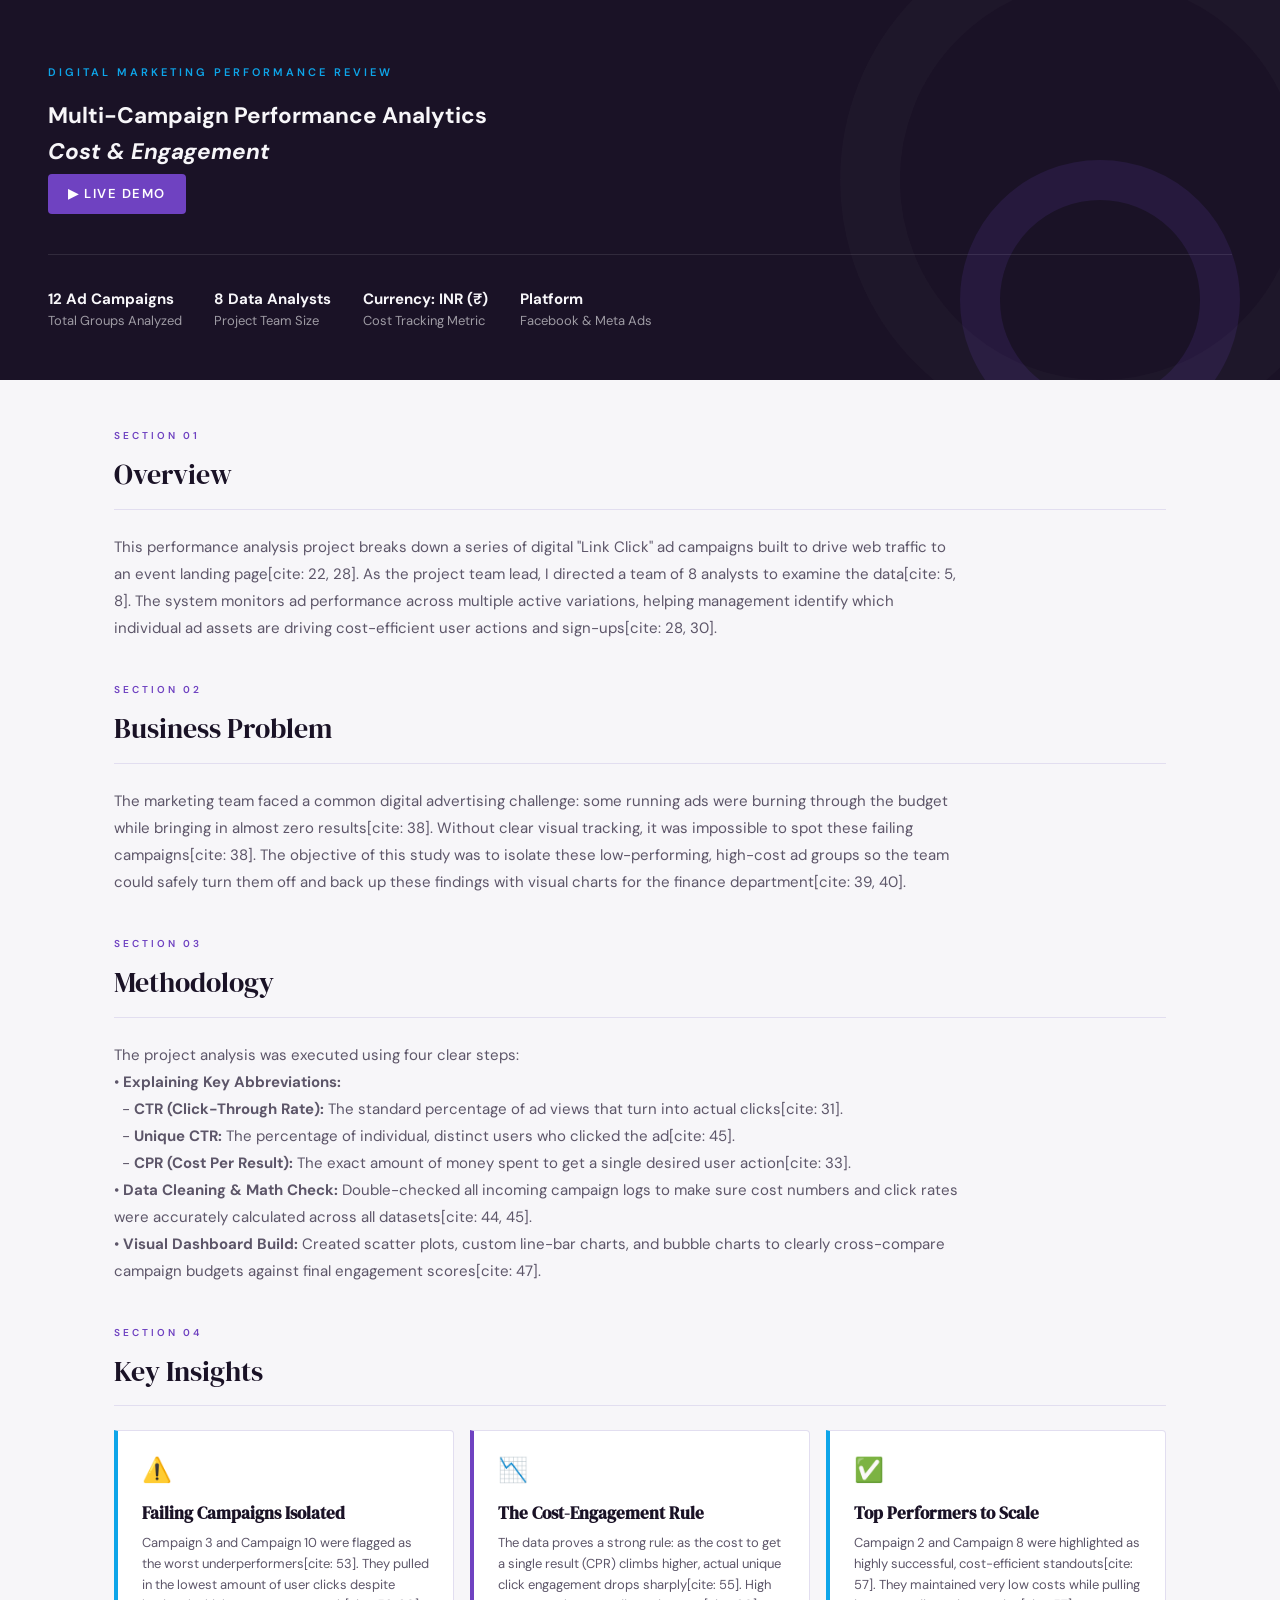
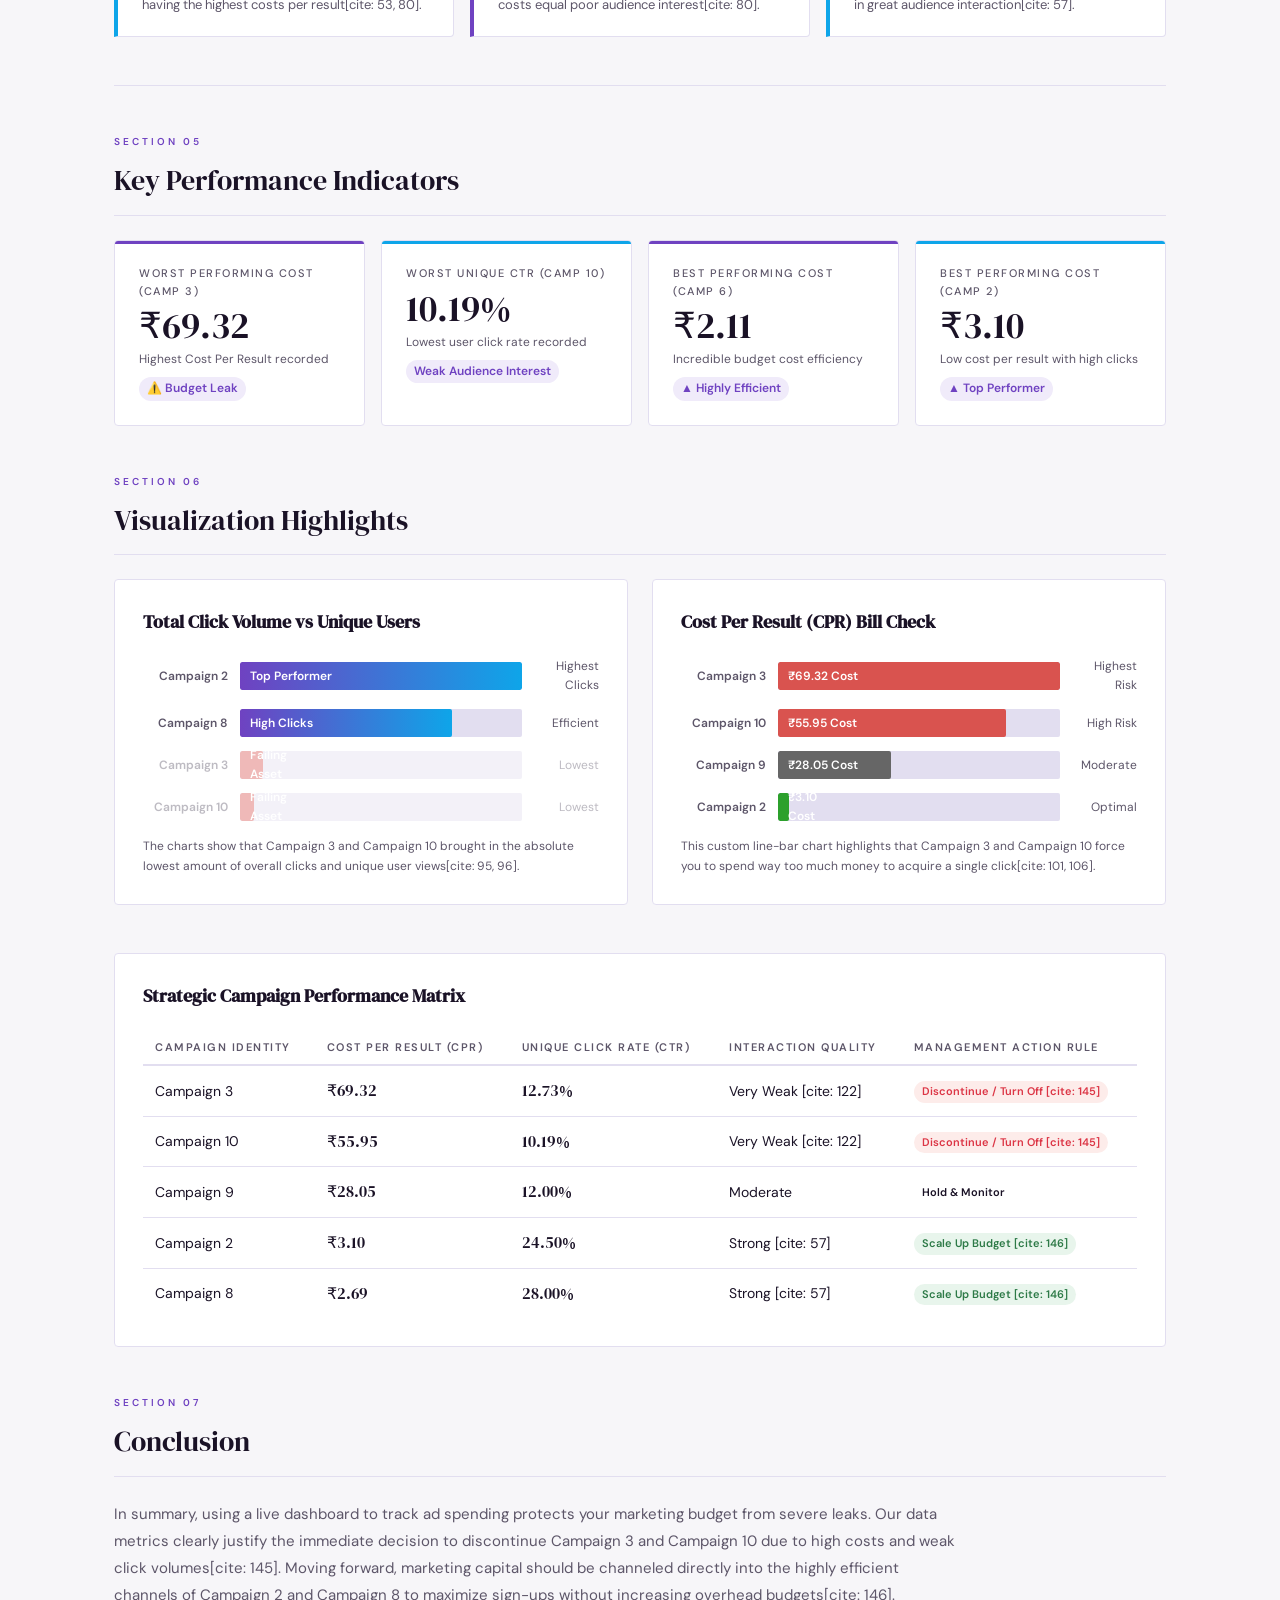
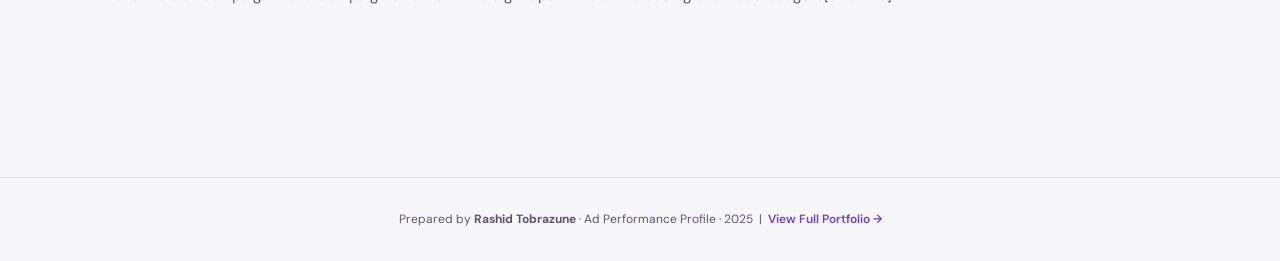
==== adcampaign-report.htm @ 94b37004 "Add files via upload" ====
<!DOCTYPE html>
<html lang="en">
<head>
<meta charset="UTF-8"/>
<meta name="viewport" content="width=device-width,initial-scale=1.0"/>
<title>Ad Campaign Performance Analytics — Case Study</title>
<link href="https://fonts.googleapis.com/css2?family=DM+Serif+Display:ital@0;1&family=DM+Sans:wght@300;400;500;600&display=swap" rel="stylesheet"/>
<style>
  :root {
    --bg: #f7f6f9;
    --card: #ffffff;
    --ink: #1a1226;         /* Dark Purple Navy */
    --muted: #5d5669;
    --accent: #6f42c1;      /* Marketing Purple */
    --accent2: #0ea5e9;     /* Cyan Highlight */
    --border: #e2def0;
    --good-cpr: #2ca02c;    /* Green for low costs */
    --bad-cpr: #d9534f;     /* Red for high costs */
    --highlight: #f0ebfa;
  }
  * { box-sizing: border-box; margin: 0; padding: 0; }
  body {
    background: var(--bg);
    color: var(--ink);
    font-family: 'DM Sans', sans-serif;
    font-size: 15px;
    line-height: 1.6;
  }

  /* HEADER */
  header {
    background: var(--ink);
    color: var(--bg);
    padding: 64px 48px 48px;
    position: relative;
    overflow: hidden;
  }
  header::before {
    content: '';
    position: absolute;
    right: -80px; top: -80px;
    width: 400px; height: 400px;
    border-radius: 50%;
    border: 60px solid rgba(255,255,255,0.02);
  }
  header::after {
    content: '';
    position: absolute;
    right: 40px; bottom: -60px;
    width: 200px; height: 200px;
    border-radius: 50%;
    border: 40px solid rgba(111,66,193,0.15);
  }
  .header-label {
    font-size: 11px;
    letter-spacing: 3px;
    text-transform: uppercase;
    color: var(--accent2);
    font-weight: 600;
    margin-bottom: 16px;
  }
  header h1 {
    font-family: 'DM Serif Display', serif;
    font-size: clamp(32px, 5vw, 56px);
    line-height: 1.1;
    max-width: 800px;
    margin-bottom: 20px;
  }
  header h1 em { font-style: italic; color: #d6bbf2; }
  
  /* LIVE DEMO BUTTON */
  .btn-demo {
    display: inline-flex;
    align-items: center;
    gap: 8px;
    background: var(--accent);
    color: #ffffff;
    font-family: 'DM Sans', sans-serif;
    font-size: 13px;
    font-weight: 600;
    text-transform: uppercase;
    letter-spacing: 1.5px;
    text-decoration: none;
    padding: 10px 20px;
    border-radius: 4px;
    margin-top: 4px;
    margin-bottom: 8px;
    transition: background 0.2s ease, transform 0.2s ease;
  }
  .btn-demo:hover {
    background: #563396;
    transform: translateY(-2px);
  }

  .header-meta {
    display: flex; gap: 32px; flex-wrap: wrap;
    color: rgba(247,246,249,0.6);
    font-size: 13px;
    margin-top: 32px;
    padding-top: 32px;
    border-top: 1px solid rgba(255,255,255,0.1);
  }
  .header-meta span strong { color: var(--bg); display: block; font-size: 15px; }

  /* MAIN */
  main { max-width: 1100px; margin: 0 auto; padding: 48px 24px 80px; }

  /* SECTION TITLE */
  .section-label {
    font-size: 10px; letter-spacing: 3px; text-transform: uppercase;
    color: var(--accent); font-weight: 600; margin-bottom: 8px;
  }
  .section-title {
    font-family: 'DM Serif Display', serif;
    font-size: 28px; margin-bottom: 24px;
    border-bottom: 1px solid var(--border);
    padding-bottom: 12px;
  }

  /* TEXT BLOCKS */
  .text-block { color: var(--muted); line-height: 1.8; margin-bottom: 40px; max-width: 850px; }

  /* KPI GRID */
  .kpi-grid {
    display: grid;
    grid-template-columns: repeat(auto-fit, minmax(200px, 1fr));
    gap: 16px;
    margin-bottom: 48px;
  }
  .kpi {
    background: var(--card);
    border: 1px solid var(--border);
    border-radius: 4px;
    padding: 24px;
    position: relative;
    overflow: hidden;
  }
  .kpi::before {
    content: '';
    position: absolute;
    top: 0; left: 0; right: 0;
    height: 3px;
    background: var(--accent);
  }
  .kpi.cyan::before { background: var(--accent2); }
  .kpi.purple::before { background: var(--accent); }
  .kpi-label { font-size: 11px; letter-spacing: 1.5px; text-transform: uppercase; color: var(--muted); font-weight: 500; margin-bottom: 8px; }
  .kpi-value { font-family: 'DM Serif Display', serif; font-size: 36px; line-height: 1; margin-bottom: 6px; }
  .kpi-sub { font-size: 12px; color: var(--muted); }
  .kpi-change { display: inline-block; font-size: 12px; font-weight: 600; padding: 2px 8px; border-radius: 20px; margin-top: 8px; background: var(--highlight); color: var(--accent); }

  /* TWO COL */
  .two-col { display: grid; grid-template-columns: 1fr 1fr; gap: 24px; margin-bottom: 48px; }
  @media(max-width:700px){ .two-col { grid-template-columns: 1fr; } }
  .card {
    background: var(--card);
    border: 1px solid var(--border);
    border-radius: 4px;
    padding: 28px;
  }
  .card h3 { font-family: 'DM Serif Display', serif; font-size: 18px; margin-bottom: 20px; }

  /* BAR CHART */
  .bar-row { display: flex; align-items: center; gap: 12px; margin-bottom: 14px; }
  .bar-row .label { width: 85px; font-size: 12px; font-weight: 600; color: var(--muted); text-align: right; flex-shrink: 0; white-space: nowrap; overflow: hidden; text-overflow: ellipsis; }
  .bar-row .bar-wrap { flex: 1; background: var(--border); border-radius: 2px; height: 28px; overflow: hidden; position: relative; }
  .bar-row .bar-fill { height: 100%; border-radius: 2px; display: flex; align-items: center; padding-left: 10px; color: #fff; font-size: 12px; font-weight: 600; transition: width 1s ease; background: var(--accent); }
  .bar-row .bar-val { width: 65px; font-size: 12px; color: var(--muted); text-align: right; flex-shrink: 0; }

  /* COMPARISON TABLE */
  .comp-table { width: 100%; border-collapse: collapse; }
  .comp-table th { font-size: 11px; letter-spacing: 1.5px; text-transform: uppercase; color: var(--muted); font-weight: 600; padding: 8px 12px; text-align: left; border-bottom: 2px solid var(--border); }
  .comp-table td { padding: 12px; border-bottom: 1px solid var(--border); font-size: 14px; }
  .comp-table tr:last-child td { border-bottom: none; }
  .comp-table .num { font-family: 'DM Serif Display', serif; font-size: 16px; }
  .tag { display: inline-block; padding: 2px 8px; border-radius: 20px; font-size: 11px; font-weight: 600; }
  .tag.high { background: #e8f5ec; color: #2d7a47; }
  .tag.low { background: #fdecea; color: #dc3545; }

  /* INSIGHT BOXES */
  .insights { display: grid; grid-template-columns: repeat(auto-fit, minmax(280px, 1fr)); gap: 16px; margin-bottom: 48px; }
  .insight {
    background: var(--card);
    border: 1px solid var(--border);
    border-left: 4px solid var(--accent);
    border-radius: 0 4px 4px 0;
    padding: 20px 24px;
  }
  .insight.cyan-edge { border-left-color: var(--accent2); }
  .insight-icon { font-size: 24px; margin-bottom: 10px; }
  .insight h4 { font-family: 'DM Serif Display', serif; font-size: 17px; margin-bottom: 6px; }
  .insight p { font-size: 13px; color: var(--muted); line-height: 1.6; }

  footer { text-align: center; padding: 32px; font-size: 12px; color: var(--muted); border-top: 1px solid var(--border); margin-top: 48px; }
  footer a { color: var(--accent); font-weight: 600; text-decoration: none; }
  .divider { height: 1px; background: var(--border); margin: 48px 0; }

  /* ANIMATE */
  @keyframes fadeUp { from { opacity:0; transform:translateY(20px); } to { opacity:1; transform:translateY(0); } }
  .kpi, .card, .insight { animation: fadeUp 0.5s ease both; }
</style>
</head>
<body>

<header>
  <div class="header-label">Digital Marketing Performance Review</div>
  <h2>Multi-Campaign Performance Analytics<br/><em>Cost & Engagement</em></h2>
  
  <a href="https://drive.google.com/file/d/1ZoABnCMeZmqFVpSwNuOTF9jCcIvO9skH/view?usp=sharing" target="_blank" class="btn-demo">
    ▶ Live Demo
  </a>

  <div class="header-meta">
    <span><strong>12 Ad Campaigns</strong>Total Groups Analyzed</span>
    <span><strong>8 Data Analysts</strong>Project Team Size</span>
    <span><strong>Currency: INR (₹)</strong>Cost Tracking Metric</span>
    <span><strong>Platform</strong>Facebook & Meta Ads</span>
  </div>
</header>

<main>

  <div class="section-label">Section 01</div>
  <div class="section-title">Overview</div>
  <p class="text-block">
    This performance analysis project breaks down a series of digital "Link Click" ad campaigns built to drive web traffic to an event landing page[cite: 22, 28]. As the project team lead, I directed a team of 8 analysts to examine the data[cite: 5, 8]. The system monitors ad performance across multiple active variations, helping management identify which individual ad assets are driving cost-efficient user actions and sign-ups[cite: 28, 30].
  </p>

  <div class="section-label">Section 02</div>
  <div class="section-title">Business Problem</div>
  <p class="text-block">
    The marketing team faced a common digital advertising challenge: some running ads were burning through the budget while bringing in almost zero results[cite: 38]. Without clear visual tracking, it was impossible to spot these failing campaigns[cite: 38]. The objective of this study was to isolate these low-performing, high-cost ad groups so the team could safely turn them off and back up these findings with visual charts for the finance department[cite: 39, 40].
  </p>

  <div class="section-label">Section 03</div>
  <div class="section-title">Methodology</div>
  <p class="text-block">
    The project analysis was executed using four clear steps:<br/>
    • <strong>Explaining Key Abbreviations:</strong> <br/>
    &nbsp;&nbsp;- <strong>CTR (Click-Through Rate):</strong> The standard percentage of ad views that turn into actual clicks[cite: 31].<br/>
    &nbsp;&nbsp;- <strong>Unique CTR:</strong> The percentage of individual, distinct users who clicked the ad[cite: 45].<br/>
    &nbsp;&nbsp;- <strong>CPR (Cost Per Result):</strong> The exact amount of money spent to get a single desired user action[cite: 33].<br/>
    • <strong>Data Cleaning & Math Check:</strong> Double-checked all incoming campaign logs to make sure cost numbers and click rates were accurately calculated across all datasets[cite: 44, 45].<br/>
    • <strong>Visual Dashboard Build:</strong> Created scatter plots, custom line-bar charts, and bubble charts to clearly cross-compare campaign budgets against final engagement scores[cite: 47].
  </p>

  <div class="section-label">Section 04</div>
  <div class="section-title">Key Insights</div>
  <div class="insights">
    <div class="insight cyan-edge">
      <div class="insight-icon">⚠️</div>
      <h4>Failing Campaigns Isolated</h4>
      <p>Campaign 3 and Campaign 10 were flagged as the worst underperformers[cite: 53]. They pulled in the lowest amount of user clicks despite having the highest costs per result[cite: 53, 80].</p>
    </div>
    <div class="insight">
      <div class="insight-icon">📉</div>
      <h4>The Cost-Engagement Rule</h4>
      <p>The data proves a strong rule: as the cost to get a single result (CPR) climbs higher, actual unique click engagement drops sharply[cite: 55]. High costs equal poor audience interest[cite: 80].</p>
    </div>
    <div class="insight cyan-edge">
      <div class="insight-icon">✅</div>
      <h4>Top Performers to Scale</h4>
      <p>Campaign 2 and Campaign 8 were highlighted as highly successful, cost-efficient standouts[cite: 57]. They maintained very low costs while pulling in great audience interaction[cite: 57].</p>
    </div>
  </div>

  <div class="divider"></div>

  <div class="section-label">Section 05</div>
  <div class="section-title">Key Performance Indicators</div>
  <div class="kpi-grid">
    <div class="kpi purple">
      <div class="kpi-label">Worst Performing Cost (Camp 3)</div>
      <div class="kpi-value">₹69.32</div>
      <div class="kpi-sub">Highest Cost Per Result recorded</div>
      <span class="kpi-change bad">⚠️ Budget Leak</span>
    </div>
    <div class="kpi cyan">
      <div class="kpi-label">Worst Unique CTR (Camp 10)</div>
      <div class="kpi-value">10.19%</div>
      <div class="kpi-sub">Lowest user click rate recorded</div>
      <span class="kpi-change bad">Weak Audience Interest</span>
    </div>
    <div class="kpi purple">
      <div class="kpi-label">Best Performing Cost (Camp 6)</div>
      <div class="kpi-value">₹2.11</div>
      <div class="kpi-sub">Incredible budget cost efficiency</div>
      <span class="kpi-change good">▲ Highly Efficient</span>
    </div>
    <div class="kpi cyan">
      <div class="kpi-label">Best Performing Cost (Camp 2)</div>
      <div class="kpi-value">₹3.10</div>
      <div class="kpi-sub">Low cost per result with high clicks</div>
      <span class="kpi-change good">▲ Top Performer</span>
    </div>
  </div>

  <div class="section-label">Section 06</div>
  <div class="section-title">Visualization Highlights</div>
  <div class="two-col">
    <div class="card">
      <h3>Total Click Volume vs Unique Users</h3>
      <div class="bar-row">
        <div class="label">Campaign 2</div>
        <div class="bar-wrap"><div class="bar-fill" style="width:100%; background: linear-gradient(90deg, #6f42c1, #0ea5e9);">Top Performer</div></div>
        <div class="bar-val">Highest Clicks</div>
      </div>
      <div class="bar-row">
        <div class="label">Campaign 8</div>
        <div class="bar-wrap"><div class="bar-fill" style="width:75%; background: linear-gradient(90deg, #6f42c1, #0ea5e9);">High Clicks</div></div>
        <div class="bar-val">Efficient</div>
      </div>
      <div class="bar-row" style="opacity: 0.4;">
        <div class="label">Campaign 3</div>
        <div class="bar-wrap"><div class="bar-fill" style="width:8%; background: #d9534f;">Failing Asset</div></div>
        <div class="bar-val">Lowest</div>
      </div>
      <div class="bar-row" style="opacity: 0.4;">
        <div class="label">Campaign 10</div>
        <div class="bar-wrap"><div class="bar-fill" style="width:5%; background: #d9534f;">Failing Asset</div></div>
        <div class="bar-val">Lowest</div>
      </div>
      <p style="margin-top:16px;font-size:12px;color:var(--muted);">The charts show that Campaign 3 and Campaign 10 brought in the absolute lowest amount of overall clicks and unique user views[cite: 95, 96].</p>
    </div>

    <div class="card">
      <h3>Cost Per Result (CPR) Bill Check</h3>
      <div class="bar-row">
        <div class="label">Campaign 3</div>
        <div class="bar-wrap"><div class="bar-fill" style="width:100%; background: #d9534f;">₹69.32 Cost</div></div>
        <div class="bar-val">Highest Risk</div>
      </div>
      <div class="bar-row">
        <div class="label">Campaign 10</div>
        <div class="bar-wrap"><div class="bar-fill" style="width:81%; background: #d9534f;">₹55.95 Cost</div></div>
        <div class="bar-val">High Risk</div>
      </div>
      <div class="bar-row">
        <div class="label">Campaign 9</div>
        <div class="bar-wrap"><div class="bar-fill" style="width:40%; background: #666;">₹28.05 Cost</div></div>
        <div class="bar-val">Moderate</div>
      </div>
      <div class="bar-row">
        <div class="label">Campaign 2</div>
        <div class="bar-wrap"><div class="bar-fill" style="width:4%; background: #2ca02c;">₹3.10 Cost</div></div>
        <div class="bar-val">Optimal</div>
      </div>
      <p style="margin-top:16px;font-size:12px;color:var(--muted);">This custom line-bar chart highlights that Campaign 3 and Campaign 10 force you to spend way too much money to acquire a single click[cite: 101, 106].</p>
    </div>
  </div>

  <div class="card" style="margin-bottom:48px; overflow-x:auto;">
    <h3 style="font-family: 'DM Serif Display', serif; font-size: 18px; margin-bottom: 20px;">Strategic Campaign Performance Matrix</h3>
    <table class="comp-table">
      <thead>
        <tr>
          <th>Campaign Identity</th>
          <th>Cost Per Result (CPR)</th>
          <th>Unique Click Rate (CTR)</th>
          <th>Interaction Quality</th>
          <th>Management Action Rule</th>
        </tr>
      </thead>
      <tbody>
        <tr>
          <td>Campaign 3</td><td class="num">₹69.32</td><td class="num">12.73%</td><td>Very Weak [cite: 122]</td>
          <td><span class="tag low">Discontinue / Turn Off [cite: 145]</span></td>
        </tr>
        <tr>
          <td>Campaign 10</td><td class="num">₹55.95</td><td class="num">10.19%</td><td>Very Weak [cite: 122]</td>
          <td><span class="tag low">Discontinue / Turn Off [cite: 145]</span></td>
        </tr>
        <tr>
          <td>Campaign 9</td><td class="num">₹28.05</td><td class="num">12.00%</td><td>Moderate</td>
          <td><span class="tag mid">Hold & Monitor</span></td>
        </tr>
        <tr>
          <td>Campaign 2</td><td class="num">₹3.10</td><td class="num">24.50%</td><td>Strong [cite: 57]</td>
          <td><span class="tag high">Scale Up Budget [cite: 146]</span></td>
        </tr>
        <tr>
          <td>Campaign 8</td><td class="num">₹2.69</td><td class="num">28.00%</td><td>Strong [cite: 57]</td>
          <td><span class="tag high">Scale Up Budget [cite: 146]</span></td>
        </tr>
      </tbody>
    </table>
  </div>

  <div class="section-label">Section 07</div>
  <div class="section-title">Conclusion</div>
  <p class="text-block">
    In summary, using a live dashboard to track ad spending protects your marketing budget from severe leaks. Our data metrics clearly justify the immediate decision to discontinue Campaign 3 and Campaign 10 due to high costs and weak click volumes[cite: 145]. Moving forward, marketing capital should be channeled directly into the highly efficient channels of Campaign 2 and Campaign 8 to maximize sign-ups without increasing overhead budgets[cite: 146].
  </p>

</main>

<footer>
  <p>Prepared by <strong>Rashid Tobrazune</strong> · Ad Performance Profile · 2025 &nbsp;|&nbsp;
  <a href="otherprojects.html" target="_blank">View Full Portfolio →</a></p>
</footer>

</body>
</html>
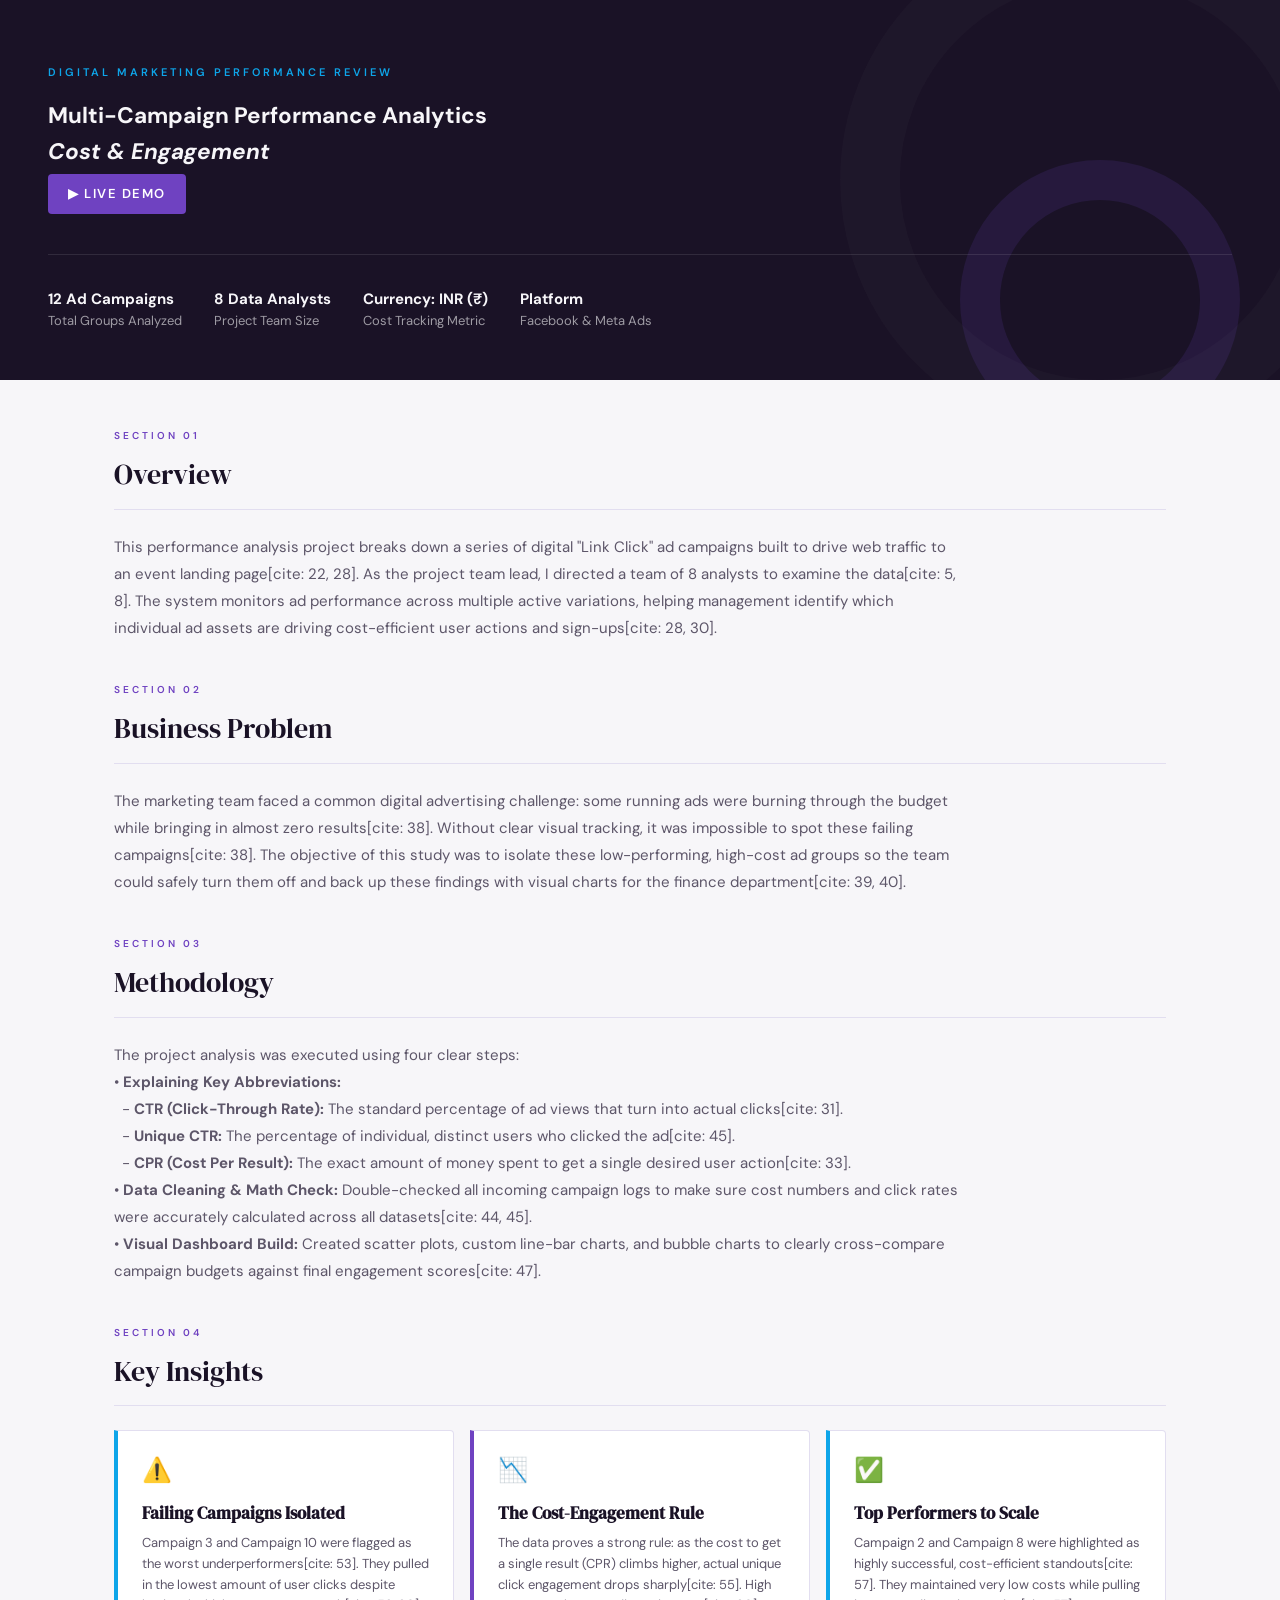
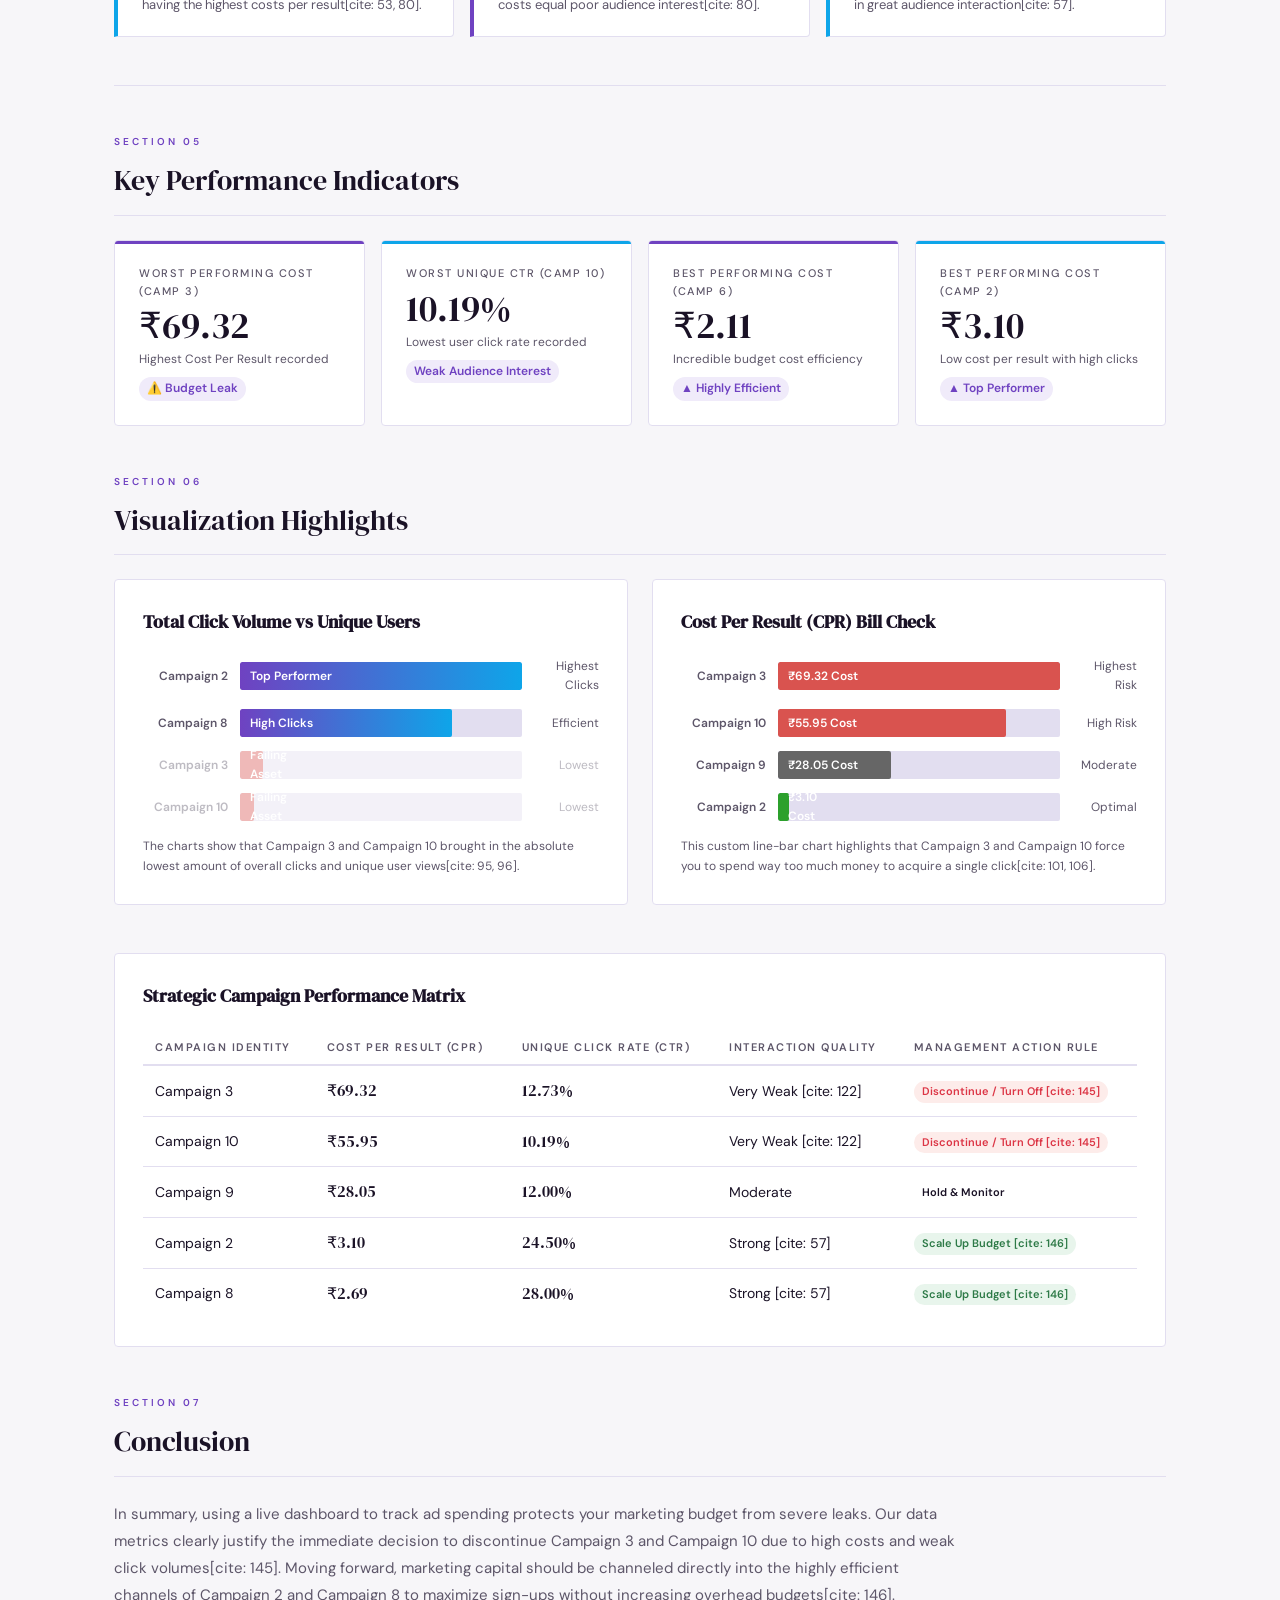
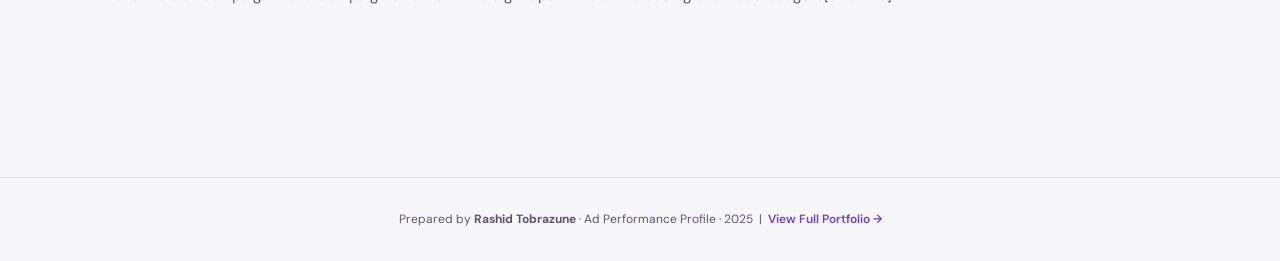
==== commit 29ef3aaf: "Add files via upload" ====
--- a/adcampaign-report.htm
+++ b/adcampaign-report.htm
@@ -68,6 +68,11 @@
   }
   header h1 em { font-style: italic; color: #d6bbf2; }
   
+  /* FIX: the decorative circles were sitting on top of the Live Demo button on phones and blocking taps */
+  header::before,
+  header::after { pointer-events: none; }
+  header > * { position: relative; z-index: 1; }
+
   /* LIVE DEMO BUTTON */
   .btn-demo {
     display: inline-flex;
@@ -198,7 +203,31 @@
   /* ANIMATE */
   @keyframes fadeUp { from { opacity:0; transform:translateY(20px); } to { opacity:1; transform:translateY(0); } }
   .kpi, .card, .insight { animation: fadeUp 0.5s ease both; }
+
+  /* LIVE DEMO PLAYER (opens on this page, works on phones) */
+  .demo-modal {
+    border: none; padding: 0; margin: auto;
+    width: min(960px, 94vw); max-height: 94vh;
+    background: #111; border-radius: 10px; overflow: hidden;
+    box-shadow: 0 30px 80px rgba(0,0,0,.5);
+  }
+  .demo-modal::backdrop { background: rgba(10, 10, 15, .82); }
+  .demo-head {
+    display: flex; align-items: center; justify-content: space-between; gap: 12px;
+    padding: 10px 10px 10px 16px; color: #fff; font-family: 'DM Sans', system-ui, sans-serif; font-size: 14px; font-weight: 600;
+  }
+  .demo-close {
+    flex-shrink: 0; width: 40px; height: 40px; border-radius: 50%;
+    border: 1px solid rgba(255,255,255,.25); background: transparent; color: #fff;
+    font-size: 20px; line-height: 1; cursor: pointer;
+  }
+  .demo-close:hover { background: rgba(255,255,255,.1); }
+  .demo-frame { position: relative; width: 100%; aspect-ratio: 16 / 9; background: #000; }
+  .demo-frame iframe { position: absolute; inset: 0; width: 100%; height: 100%; border: 0; }
+  .demo-foot { padding: 10px 16px 14px; font-family: 'DM Sans', system-ui, sans-serif; font-size: 13px; color: rgba(255,255,255,.7); }
+  .demo-foot a { color: #fff; font-weight: 600; }
 </style>
+<link rel="stylesheet" href="interaction-feedback.css"/>
 </head>
 <body>
 
@@ -206,7 +235,7 @@
   <div class="header-label">Digital Marketing Performance Review</div>
   <h2>Multi-Campaign Performance Analytics<br/><em>Cost & Engagement</em></h2>
   
-  <a href="https://drive.google.com/file/d/1ZoABnCMeZmqFVpSwNuOTF9jCcIvO9skH/view?usp=sharing" target="_blank" class="btn-demo">
+  <a href="https://drive.google.com/file/d/1ZoABnCMeZmqFVpSwNuOTF9jCcIvO9skH/view?usp=sharing" target="_blank" rel="noopener" class="btn-demo" id="demoBtn">
     ▶ Live Demo
   </a>
 
@@ -399,5 +428,44 @@
   <a href="otherprojects.html" target="_blank">View Full Portfolio →</a></p>
 </footer>
 
+
+<!-- Live demo player: plays the Google Drive video inside this page instead of sending phones to the Drive app -->
+<dialog class="demo-modal" id="demoModal" aria-label="Live demo video">
+  <div class="demo-head">
+    <span id="demoTitle">Live Demo</span>
+    <button type="button" class="demo-close" id="demoClose" aria-label="Close video">✕</button>
+  </div>
+  <div class="demo-frame">
+    <iframe id="demoFrame" title="Live demo video" allow="autoplay; fullscreen; picture-in-picture" allowfullscreen></iframe>
+  </div>
+  <div class="demo-foot">Video not playing? <a id="demoDirect" href="#" target="_blank" rel="noopener">Open it in Google Drive ↗</a></div>
+</dialog>
+
+<script>
+(function () {
+  var btn = document.getElementById('demoBtn');
+  var modal = document.getElementById('demoModal');
+  if (!btn || !modal || typeof modal.showModal !== 'function') return; // old browsers: the normal link still works
+  var frame = document.getElementById('demoFrame');
+  var link = btn.getAttribute('href');
+  var m = link.match(/\/d\/([^/]+)/);
+  if (!m) return;
+  var preview = 'https://drive.google.com/file/d/' + m[1] + '/preview';
+  document.getElementById('demoDirect').href = link;
+  var name = (document.title || '').split(/\s[—–|-]\s/)[0];
+  if (name) document.getElementById('demoTitle').textContent = 'Live Demo · ' + name;
+
+  btn.addEventListener('click', function (e) {
+    if (e.metaKey || e.ctrlKey || e.shiftKey || e.button !== 0) return;
+    e.preventDefault();
+    frame.src = preview;
+    modal.showModal();
+  });
+  function close() { modal.close(); }
+  document.getElementById('demoClose').addEventListener('click', close);
+  modal.addEventListener('click', function (e) { if (e.target === modal) close(); });
+  modal.addEventListener('close', function () { frame.src = 'about:blank'; }); // stops the video
+})();
+</script>
 </body>
 </html>
